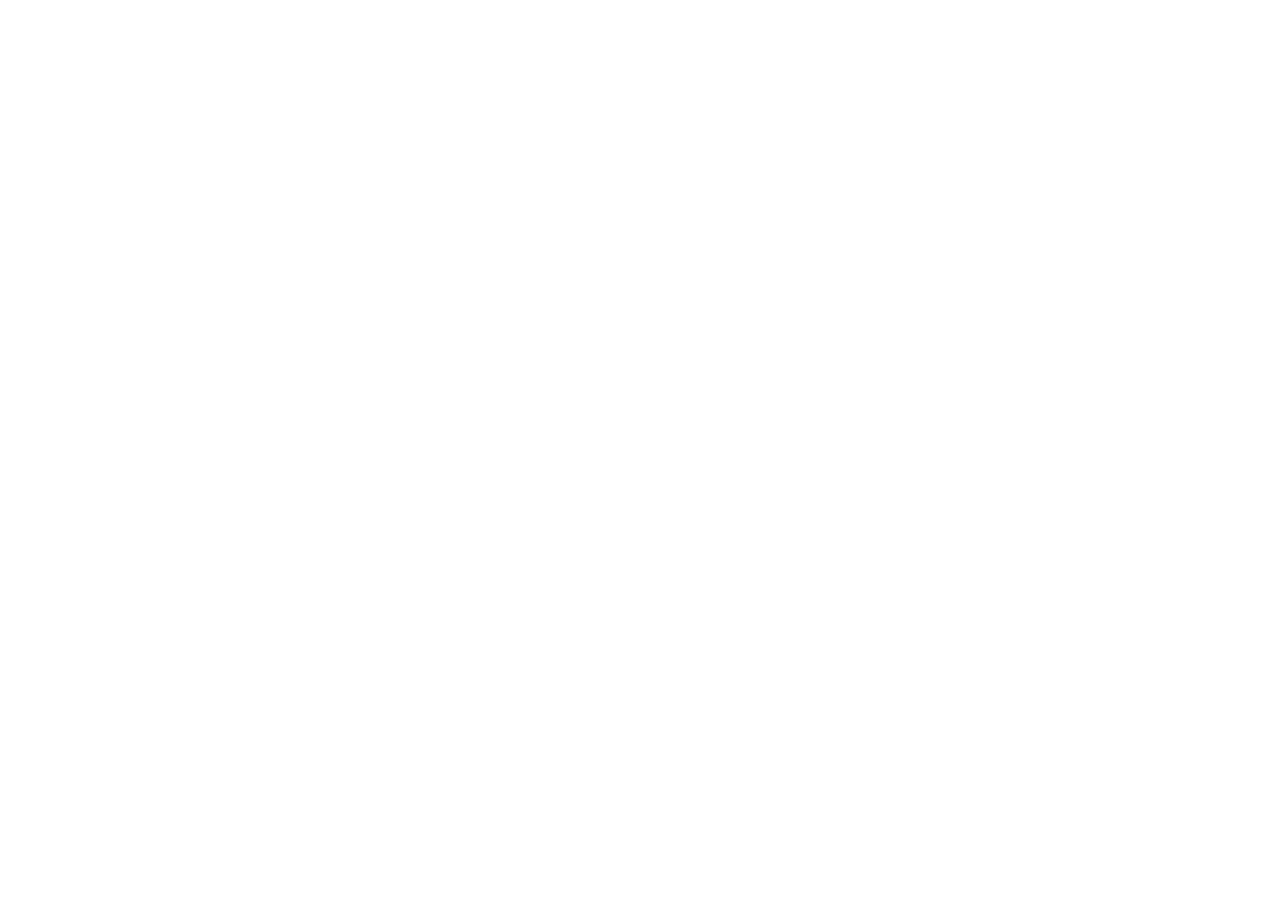
==== index.html @ 884deda6 "Code" ====
<!DOCTYPE html>
<html lang="en">
<head>
    <meta charset="UTF-8">
    <meta name="viewport" content="width=device-width, initial-scale=1.0">
    <title>Amazon Clone By Shubh</title>
</head>
<body>
    <nav></nav>
</body>
</html>
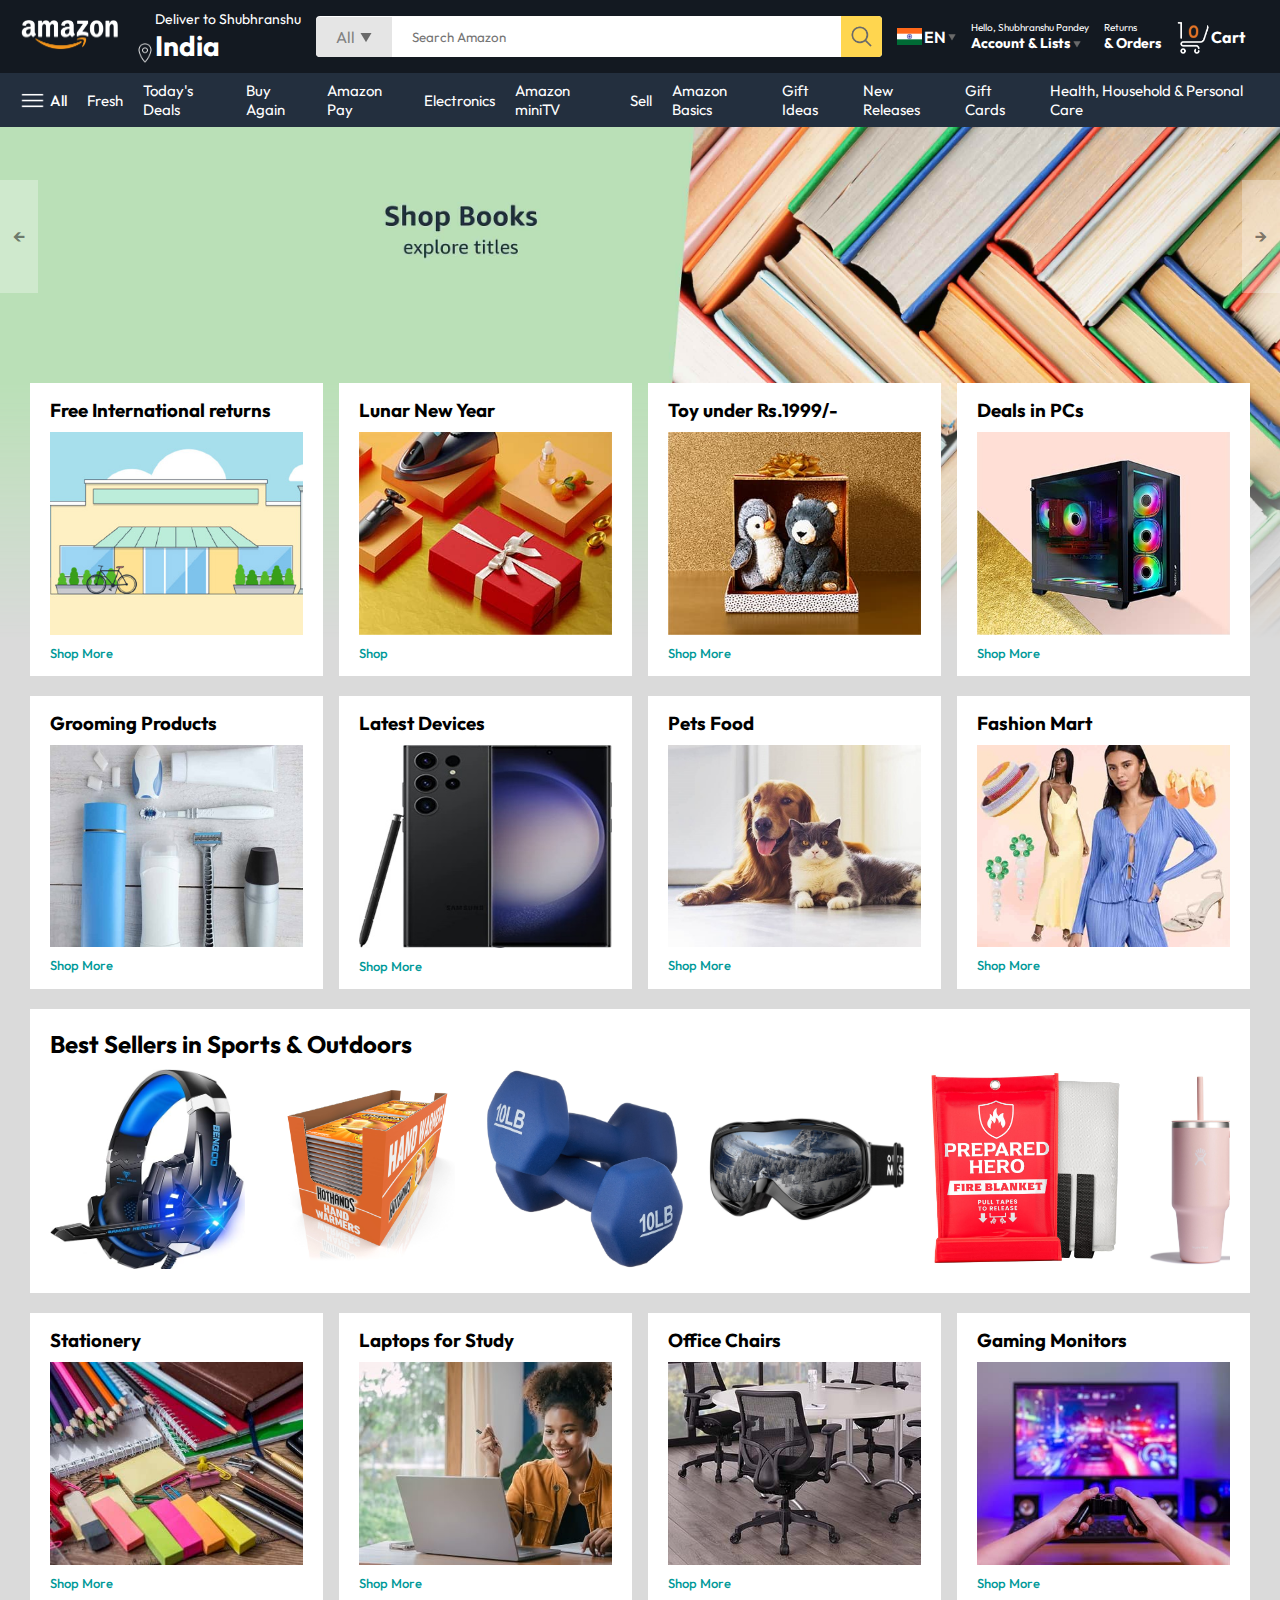
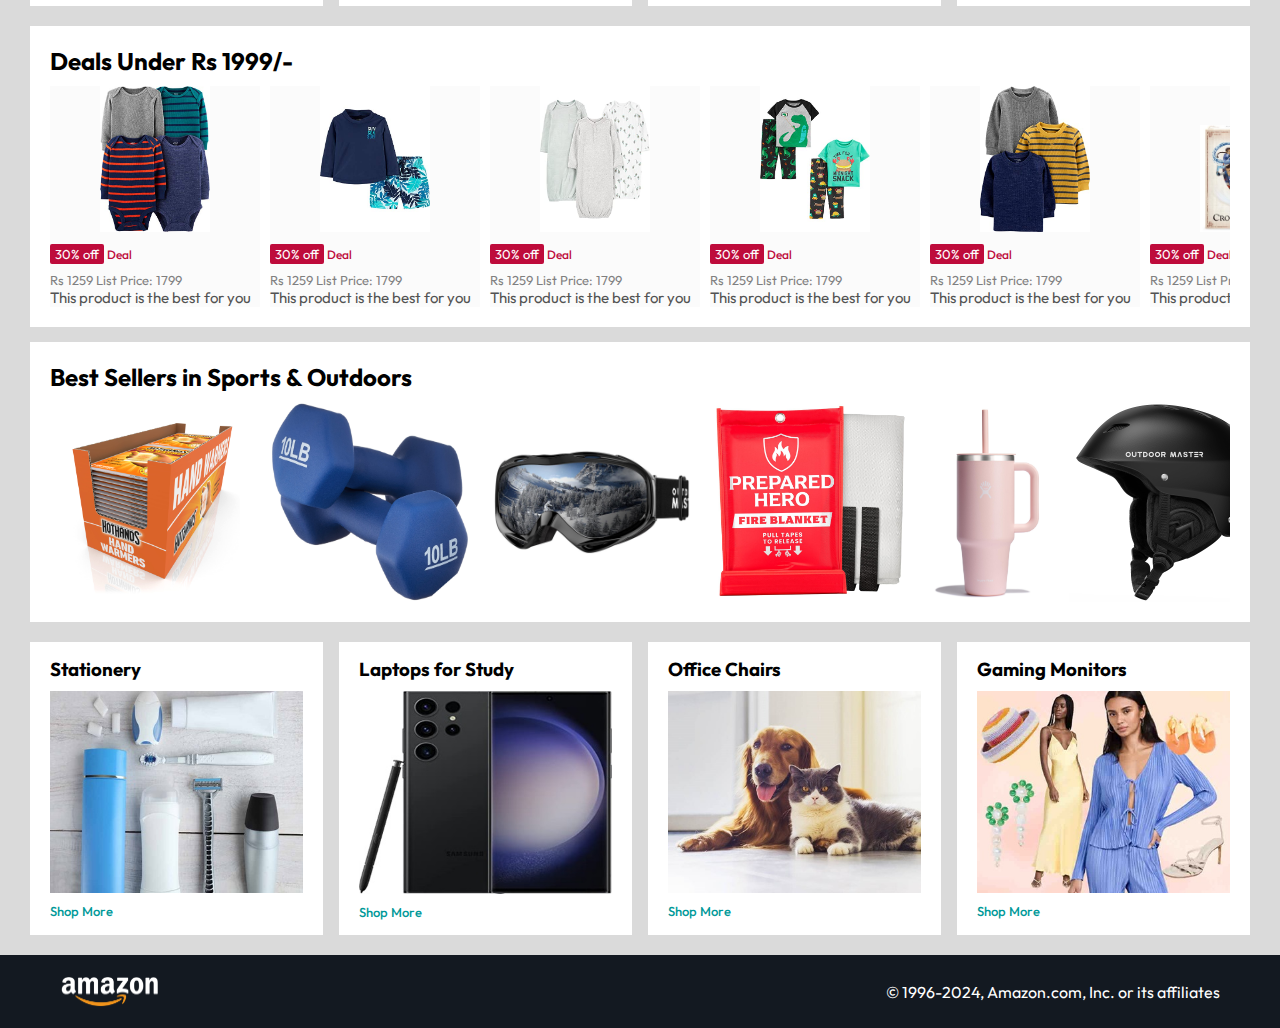
==== commit ec37db78: "Progress" ====
--- a/index.html
+++ b/index.html
@@ -4,8 +4,328 @@
     <meta charset="UTF-8">
     <meta name="viewport" content="width=device-width, initial-scale=1.0">
     <title>Amazon Clone By Shubh</title>
+    <link rel="stylesheet" href="Style.css">
 </head>
 <body>
-    <nav></nav>
+    <nav>
+        <a href="/">
+            <img src = "./assets/amazon_logo.png" width="100">
+        </a>
+        <div class="nav-country">
+            <img src="./assets/location_icon.png" height="20" alt="">
+            <div>
+                <p>Deliver to Shubhranshu</p>
+                <h1>India</h1>
+            </div>
+        </div>
+        <div class="nav-search">
+            <div class="nav-search-category">
+                <p>All</p>
+                <img src="./assets/dropdown_icon.png"  height="12" alt="">
+            </div>
+            <input type="text" class="nav-search-input" placeholder="Search Amazon">
+            <img src="./assets/search_icon.png" class="nav-search-icon" alt="">
+        </div>
+        <div class="nav-language">
+            <img src="./assets/Indian_flag.png" width="25px">
+            <p>EN</p>
+            <img src="./assets/dropdown_icon.png" width="8px" alt="">
+        </div>
+        <div class="nav-text">
+            <p>Hello, Shubhranshu Pandey</p>
+            <h1>Account & Lists <img src="./assets/dropdown_icon.png" width="8px" alt=""></h1>
+        </div>
+        <div class="nav-text">
+            <p>Returns</p>
+            <h1>& Orders</h1>
+        </div>
+        <a href="" class="nav-cart">
+            <img src="./assets/cart_icon.png" width="35px" alt="">
+            <h4>Cart</h4>
+        </a>
+    </nav>
+<div class="nav-bottom">
+    <div>
+        <img src="./assets/menu_icon.png" width="25px" alt="">
+        <p>All</p>
+    </div>
+    <p>Fresh</p>
+    <p>Today's Deals</p>
+    <p>Buy Again</p>
+    <p>Amazon Pay</p>
+    <p>Electronics</p>
+    <p>Amazon miniTV</p>
+    <p>Sell</p>
+    <p>Amazon Basics</p>
+    <p>Gift Ideas</p>
+    <p>New Releases</p>
+    <p>Gift Cards</p>
+    <p>Health, Household & Personal Care</p>
+</div>
+
+<div class="header-slider">
+    <a href="#" class="control_prev">&#8592</a>
+    <a href="#" class="control_next">&#8594</a>
+    <ul>
+        <img src="./assets/header1.jpg" class="header-img" alt="">
+        <img src="./assets/header2.jpg" class="header-img" alt="">
+        <img src="./assets/header3.jpg" class="header-img" alt="">
+        <img src="./assets/header4.jpg" class="header-img" alt="">
+        <img src="./assets/header5.jpg" class="header-img" alt="">
+        <img src="./assets/header6.jpg" class="header-img" alt="">
+    </ul>
+</div>
+
+<div class="box-row header-box">
+    <div class="box-col">
+        <h3>Free International returns</h3>
+        <img src="./assets/box1-1.jpg" alt="">
+        <a href="/">Shop More</a>
+    </div>
+    <div class="box-col">
+        <h3>Lunar New Year</h3>
+        <img src="./assets/box1-2.jpg" alt="">
+        <a href="/">Shop </a>
+    </div>
+    <div class="box-col">
+        <h3>Toy under Rs.1999/-</h3>
+        <img src="./assets/box1-3.jpg" alt="">
+        <a href="/">Shop More</a>
+    </div>
+    <div class="box-col">
+        <h3>Deals in PCs</h3>
+        <img src="./assets/box1-4.jpg" alt="">
+        <a href="/">Shop More</a>
+    </div>
+</div>
+
+<div class="box-row">
+    <div class="box-col">
+        <h3>Grooming Products</h3>
+        <img src="./assets/box2-1.jpg" alt="">
+        <a href="/">Shop More</a>
+    </div>
+    <div class="box-col">
+        <h3>Latest Devices</h3>
+        <img src="./assets/box2-2.jpg" alt="">
+        <a href="/">Shop More</a>
+    </div>
+    <div class="box-col">
+        <h3>Pets Food</h3>
+        <img src="./assets/box2-3.jpg" alt="">
+        <a href="/">Shop More</a>
+    </div>
+    <div class="box-col">
+        <h3>Fashion Mart</h3>
+        <img src="./assets/box2-4.jpg" alt="">
+        <a href="/">Shop More</a>
+    </div>
+</div>
+
+<div class="products-slider">
+    <h2>Best Sellers in Sports & Outdoors</h2>
+    <div class="products">
+        <a href="/product.html">
+        <img src="./assets/product_img.jpg" alt="">
+        </a>
+        <img src="./assets/product1-1.jpg" alt="">
+        <img src="./assets/product1-2.jpg" alt="">
+        <img src="./assets/product1-3.jpg" alt="">
+        <img src="./assets/product1-4.jpg" alt="">
+        <img src="./assets/product1-5.jpg" alt="">
+        <img src="./assets/product1-6.jpg" alt="">
+        <img src="./assets/product1-7.jpg" alt="">
+        <img src="./assets/product1-8.jpg" alt="">
+        <img src="./assets/product1-9.jpg" alt="">
+        <img src="./assets/product1-10.jpg" alt="">
+    </div>
+</div>
+
+<div class="box-row">
+    <div class="box-col">
+        <h3>Stationery</h3>
+        <img src="./assets/box3-1.jpg" alt="">
+        <a href="/">Shop More</a>
+    </div>
+    <div class="box-col">
+        <h3>Laptops for Study</h3>
+        <img src="./assets/box3-2.jpg" alt="">
+        <a href="/">Shop More</a>
+    </div>
+    <div class="box-col">
+        <h3>Office Chairs</h3>
+        <img src="./assets/box3-3.jpg" alt="">
+        <a href="/">Shop More</a>
+    </div>
+    <div class="box-col">
+        <h3>Gaming Monitors</h3>
+        <img src="./assets/box3-4.jpg" alt="">
+        <a href="/">Shop More</a>
+    </div>
+</div>
+
+<div class="products-slider-with-price">
+    <h2>Deals Under Rs 1999/-</h2>
+    <div class="products">
+        <div class="product-card">
+            <div class="product-img-container">
+                <img src="./assets/product2-1.jpg" alt="">
+            </div>
+            <div class="product-offer">
+                <p>30% off</p> <span>Deal</span>
+            </div>
+            <p class="product-price">Rs <span>1259</span> List Price: 1799</p>
+            <h4>This product is the best for you</h4>
+        </div>
+        <div class="product-card">
+            <div class="product-img-container">
+                <img src="./assets/product2-2.jpg" alt="">
+            </div>
+            <div class="product-offer">
+                <p>30% off</p> <span>Deal</span>
+            </div>
+            <p class="product-price">Rs <span>1259</span> List Price: 1799</p>
+            <h4>This product is the best for you</h4>
+        </div>
+        <div class="product-card">
+            <div class="product-img-container">
+                <img src="./assets/product2-3.jpg" alt="">
+            </div>
+            <div class="product-offer">
+                <p>30% off</p> <span>Deal</span>
+            </div>
+            <p class="product-price">Rs <span>1259</span> List Price: 1799</p>
+            <h4>This product is the best for you</h4>
+        </div>
+        <div class="product-card">
+            <div class="product-img-container">
+                <img src="./assets/product2-4.jpg" alt="">
+            </div>
+            <div class="product-offer">
+                <p>30% off</p> <span>Deal</span>
+            </div>
+            <p class="product-price">Rs <span>1259</span> List Price: 1799</p>
+            <h4>This product is the best for you</h4>
+        </div>
+        <div class="product-card">
+            <div class="product-img-container">
+                <img src="./assets/product2-5.jpg" alt="">
+            </div>
+            <div class="product-offer">
+                <p>30% off</p> <span>Deal</span>
+            </div>
+            <p class="product-price">Rs <span>1259</span> List Price: 1799</p>
+            <h4>This product is the best for you</h4>
+        </div>
+        <div class="product-card">
+            <div class="product-img-container">
+                <img src="./assets/product2-6.jpg" alt="">
+            </div>
+            <div class="product-offer">
+                <p>30% off</p> <span>Deal</span>
+            </div>
+            <p class="product-price">Rs <span>1259</span> List Price: 1799</p>
+            <h4>This product is the best for you</h4>
+        </div>
+        <div class="product-card">
+            <div class="product-img-container">
+                <img src="./assets/product2-7.jpg" alt="">
+            </div>
+            <div class="product-offer">
+                <p>30% off</p> <span>Deal</span>
+            </div>
+            <p class="product-price">Rs <span>1259</span> List Price: 1799</p>
+            <h4>This product is the best for you</h4>
+        </div>
+        <div class="product-card">
+            <div class="product-img-container">
+                <img src="./assets/product2-8.jpg" alt="">
+            </div>
+            <div class="product-offer">
+                <p>30% off</p> <span>Deal</span>
+            </div>
+            <p class="product-price">Rs <span>1259</span> List Price: 1799</p>
+            <h4>This product is the best for you</h4>
+        </div>
+        <div class="product-card">
+            <div class="product-img-container">
+                <img src="./assets/product2-9.jpg" alt="">
+            </div>
+            <div class="product-offer">
+                <p>30% off</p> <span>Deal</span>
+            </div>
+            <p class="product-price">Rs <span>1259</span> List Price: 1799</p>
+            <h4>This product is the best for you</h4>
+        </div>
+        <div class="product-card">
+            <div class="product-img-container">
+                <img src="./assets/product2-10.jpg" alt="">
+            </div>
+            <div class="product-offer">
+                <p>30% off</p> <span>Deal</span>
+            </div>
+            <p class="product-price">Rs <span>1259</span> List Price: 1799</p>
+            <h4>This product is the best for you</h4>
+        </div>
+        <div class="product-card">
+            <div class="product-img-container">
+                <img src="./assets/product2-11.jpg" alt="">
+            </div>
+            <div class="product-offer">
+                <p>30% off</p> <span>Deal</span>
+            </div>
+            <p class="product-price">Rs <span>1259</span> List Price: 1799</p>
+            <h4>This product is the best for you</h4>
+        </div>
+    </div>
+</div>
+
+<div class="products-slider">
+    <h2>Best Sellers in Sports & Outdoors</h2>
+    <div class="products">
+        <img src="./assets/product1-1.jpg" alt="">
+        <img src="./assets/product1-2.jpg" alt="">
+        <img src="./assets/product1-3.jpg" alt="">
+        <img src="./assets/product1-4.jpg" alt="">
+        <img src="./assets/product1-5.jpg" alt="">
+        <img src="./assets/product1-6.jpg" alt="">
+        <img src="./assets/product1-7.jpg" alt="">
+        <img src="./assets/product1-8.jpg" alt="">
+        <img src="./assets/product1-9.jpg" alt="">
+        <img src="./assets/product1-10.jpg" alt="">
+    </div>
+</div>
+
+
+<div class="box-row">
+    <div class="box-col">
+        <h3>Stationery</h3>
+        <img src="./assets/box2-1.jpg" alt="">
+        <a href="/">Shop More</a>
+    </div>
+    <div class="box-col">
+        <h3>Laptops for Study</h3>
+        <img src="./assets/box2-2.jpg" alt="">
+        <a href="/">Shop More</a>
+    </div>
+    <div class="box-col">
+        <h3>Office Chairs</h3>
+        <img src="./assets/box2-3.jpg" alt="">
+        <a href="/">Shop More</a>
+    </div>
+    <div class="box-col">
+        <h3>Gaming Monitors</h3>
+        <img src="./assets/box2-4.jpg" alt="">
+        <a href="/">Shop More</a>
+    </div>
+</div>
+
+
+<footer>
+    <img src="./assets/amazon_logo.png" width="100" alt="">
+    <p>© 1996-2024, Amazon.com, Inc. or its affiliates</p>
+</footer>
+
+<script src="script.js"></script>      
 </body>
 </html>--- a/Style.css
+++ b/Style.css
@@ -0,0 +1,225 @@
+@import url('https://fonts.googleapis.com/css2?family=Outfit:wght@100..900&display=swap');
+
+*{
+    padding: 0;
+    margin: 0;
+    box-sizing: border-box;
+    font-family: Outfit;
+}
+body{
+    background: #dadada;
+}
+a{
+    text-decoration: none;
+    color: inherit;
+}
+nav{
+    display: flex;
+    align-items: center;
+    justify-content: space-between;
+    background: #131921;
+    padding: 10px 20px;
+    color: #fff;
+}
+.nav-country{
+    display: flex;
+    align-items: end;
+    margin-left: 15px;
+    font-size: 13px;
+    color: #c4c4c4;
+
+}
+.nav-country{
+    color:#fff;
+    font-size: 14px;
+}
+.nav-search{
+    flex: 1;
+    display: flex;
+    align-items: center;
+    background: #fff;
+    color: grey;
+    max-width: 1000px;
+    border-radius: 4px;
+    margin-left: 15px;
+}
+.nav-search-category{
+    display: flex;
+    align-items: center;
+    padding: 10px 20px;
+    gap: 5px;
+    background: #e5e5e5;
+    border-radius: 4px 0 0 4px;
+}
+.nav-search-input{
+    border: none;
+    outline: none;
+    padding-left: 20px;
+    width: 100%;
+}
+.nav-search-icon{
+    max-width: 41px;
+    padding: 8px;
+    background: #ffd64f;
+    border-radius: 0 4px 4px 0;
+}
+.nav-language{
+    display: flex;
+    align-items: center;
+    gap: 2px;
+    font-weight: 600;
+    margin-left: 15px;
+}
+.nav-text{
+    margin-left: 15px;
+}
+.nav-text p{
+    font-size: 10px;
+}
+.nav-text h1{
+    font-size: 14px;
+}
+.nav-cart{
+    display: flex;
+    align-items: center;
+    margin: 0px 15px;
+}
+.nav-bottom{
+    display: flex;
+    align-items: center;
+    gap: 20px;
+    padding: 8px 20px;
+    background: #232F3E;
+    color: #fff;
+    font-size: 15px;
+}
+.nav-bottom div{
+    display: flex;
+    align-items: center;
+    gap: 5px;
+    font-weight: 500;
+}
+.header-slider ul{
+    display: flex;
+    overflow-y: hidden;
+}
+.header-img{
+    max-width: 100%;
+    mask-image: linear-gradient(to bottom, #000000 50%, transparent 100%);
+}
+.header-slider a{
+    position: absolute;
+    top: 20%;
+    z-index: 1;
+    padding: 5vh 1vw;
+    background: #ffffff4f;
+    color: #0000007b;
+    text-decoration: none;
+    font-weight: 600;
+    font-size: 18px;
+    cursor: pointer;
+}
+.control_next{
+    right: 0;
+}
+.box-row{
+    display: flex;
+    flex-wrap: wrap;
+    row-gap: 20px;
+    justify-content: space-between;
+    margin: 20px 30px;
+}
+.box-col{
+    display: flex;
+    flex-direction: column;
+    gap: 10px;
+    padding: 15px 20px;
+    background: #fff;
+    max-width: 24%;
+    min-width: 200px;
+    z-index: 1;
+}
+.box-col a{
+    font-size: 13px;
+    color: #009999;
+    font-weight: 500;
+}
+.header-box{
+    margin-top: -20vw;
+}
+.products-slider{
+    background: #fff;
+    margin: 0 30px;
+    padding: 20px;
+    margin-bottom: 15px;
+}
+.products-slider .products{
+    display: flex;
+    overflow-x: auto;
+    gap: 20px;
+    margin-top: 10px;
+}
+.products-slider .products img{
+    max-width: 200px;
+    max-height: 200px;
+}
+.products-slider .products::-webkit-scrollbar{
+    display: none;
+}
+.products-slider-with-price{
+    background: #fff;
+    margin: 0 30px;
+    padding: 20px;
+    margin-bottom: 15px;
+}
+.products-slider-with-price .products{
+    display: flex;
+    overflow-x: auto;
+    gap: 10px;
+    margin-top: 10px;
+}
+.products-slider-with-price .products::-webkit-scrollbar{
+    display: none;
+}
+.product-card{
+    display: flex;
+    flex-direction: column;
+    justify-content: end;
+    min-width: 210px;
+    background: #fbfbfb;
+}
+.product-card img{
+    width: 110px;
+    margin: 0 50px;
+}
+.product-offer p{
+    background: #be0b3b;
+    color: #fff;
+    display: inline-block;
+    padding: 2px 5px;
+    border-radius: 2px;
+    margin: 8px 0;
+    font-size: 13px;
+}
+.product-offer span{
+    color: #be0b3b;
+    font-weight: 500;
+    font-size: 12px;
+}
+.product-price{
+    color: grey;
+    font-size: 13px;
+}
+.product-card h4{
+    color: #525252;
+    font-size: 15px;
+    font-weight: 400;
+}
+footer{
+    display: flex;
+    justify-content: space-between;
+    align-items: center;
+    color: #fff;
+    background: #131921;
+    padding: 20px 60px;
+}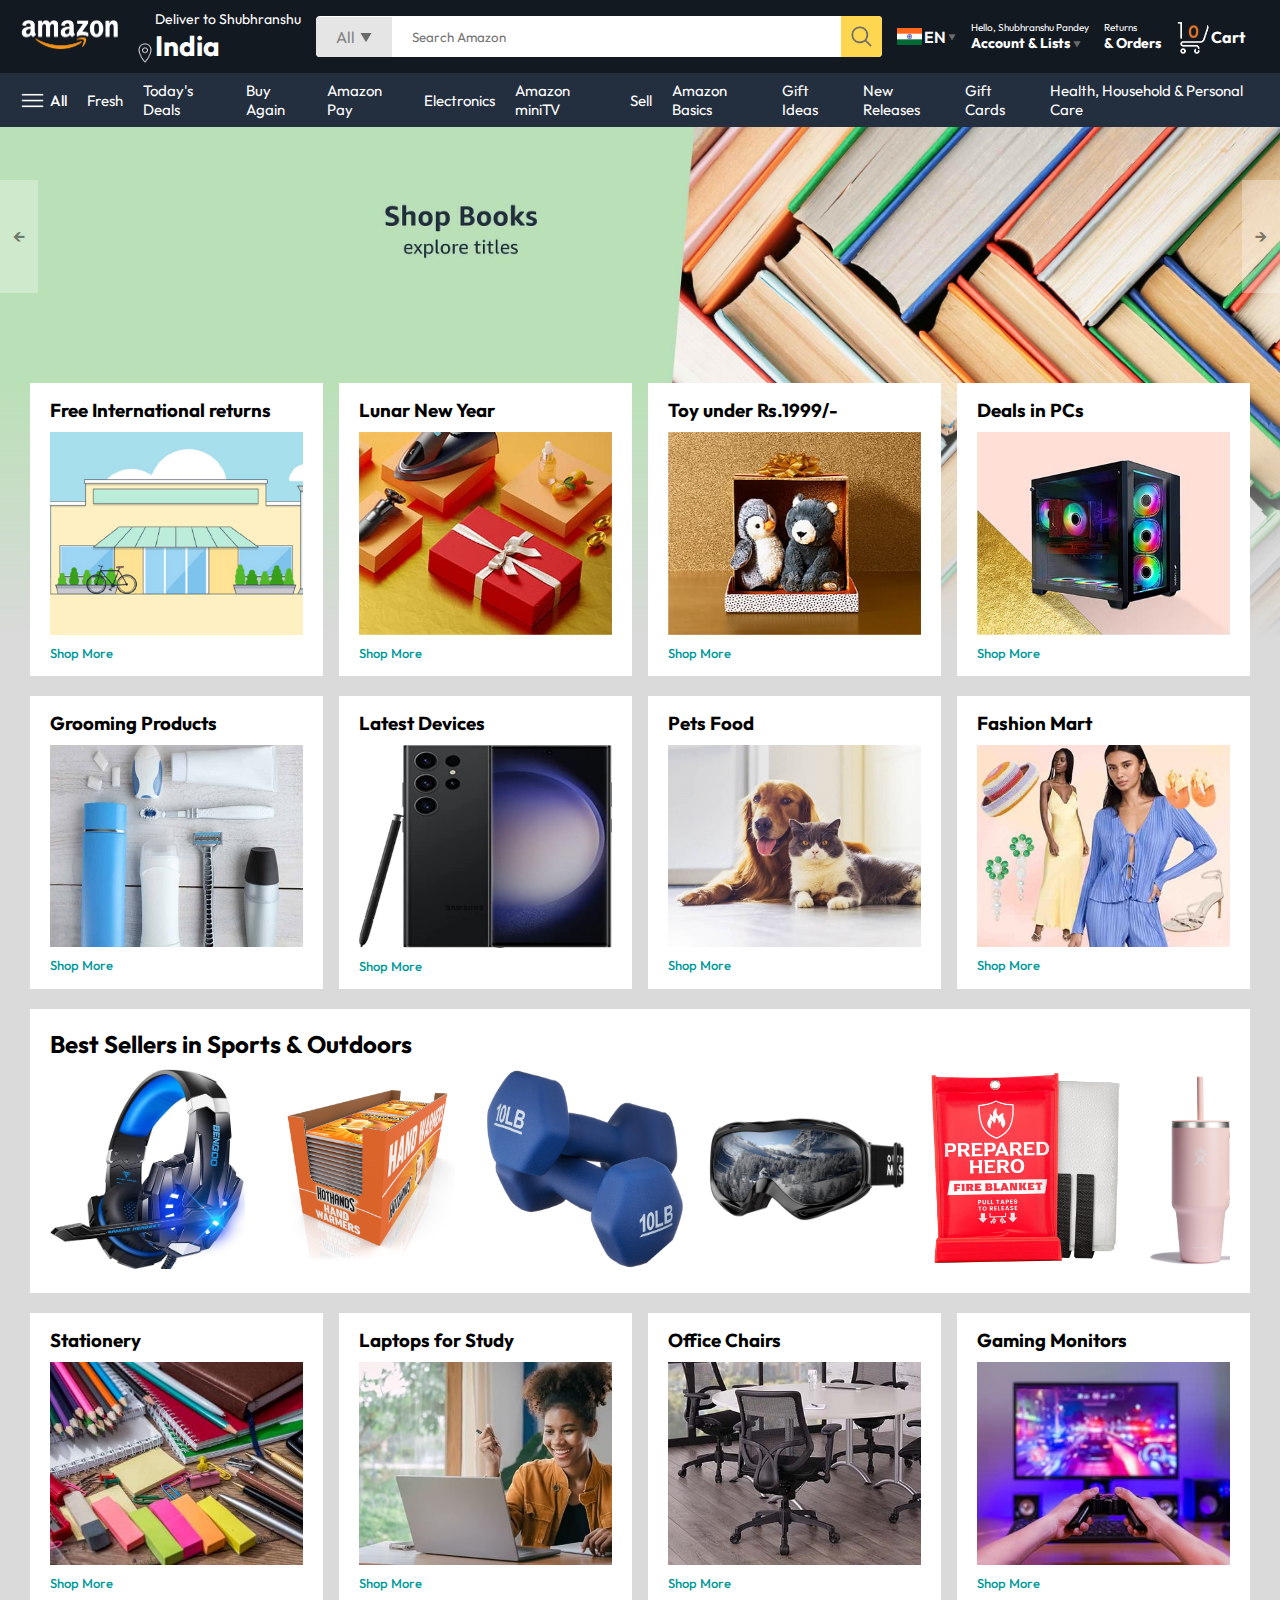
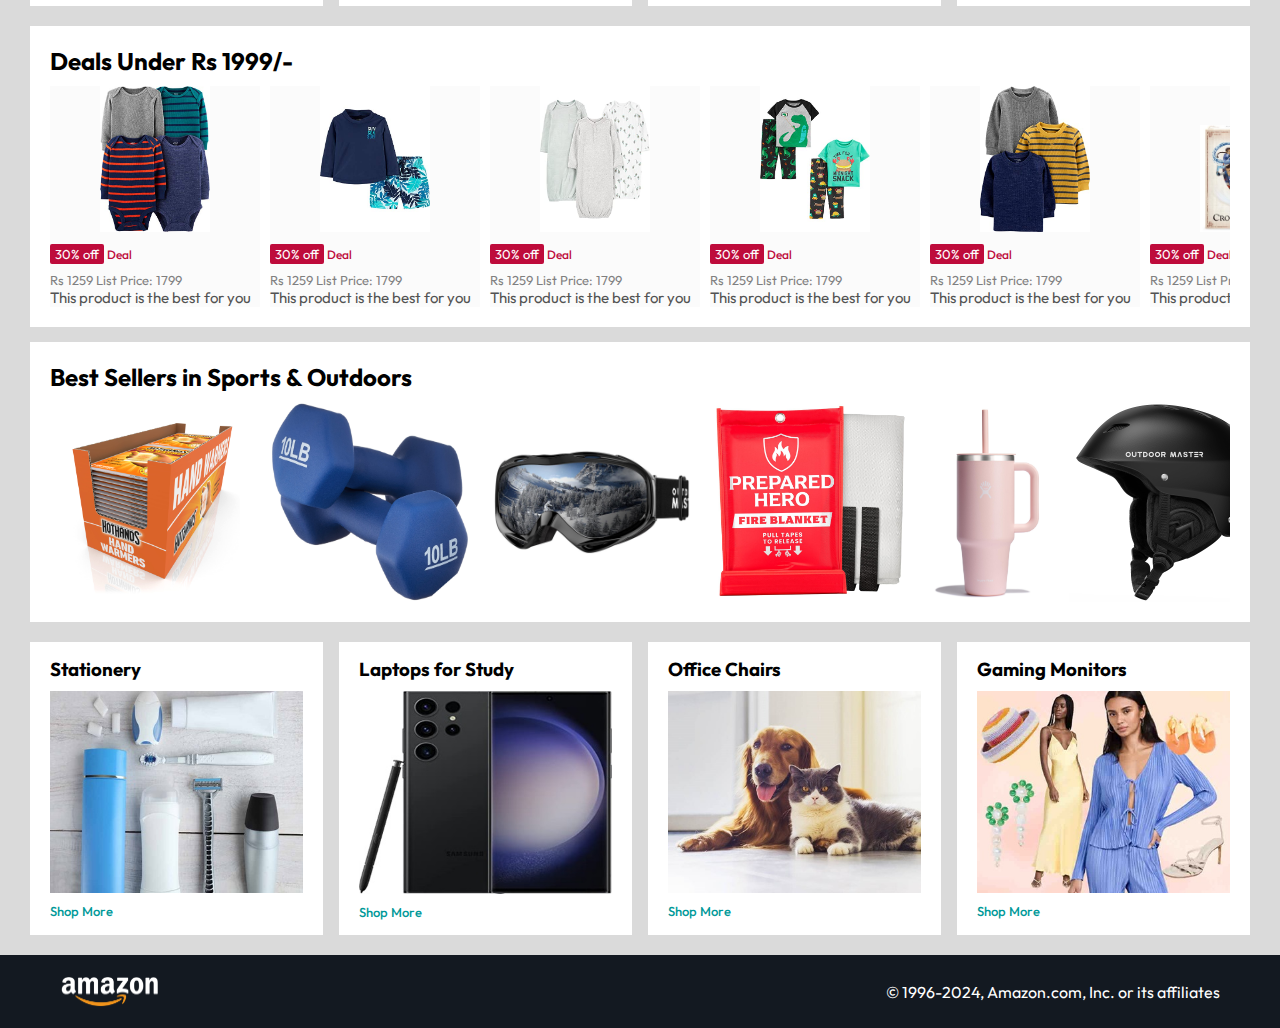
==== commit e13ee853: "Progress" ====
--- a/index.html
+++ b/index.html
@@ -8,7 +8,7 @@
 </head>
 <body>
     <nav>
-        <a href="/">
+        <a href="index.html">
             <img src = "./assets/amazon_logo.png" width="100">
         </a>
         <div class="nav-country">
@@ -85,7 +85,7 @@
     <div class="box-col">
         <h3>Lunar New Year</h3>
         <img src="./assets/box1-2.jpg" alt="">
-        <a href="/">Shop </a>
+        <a href="/">Shop More</a>
     </div>
     <div class="box-col">
         <h3>Toy under Rs.1999/-</h3>
@@ -125,7 +125,7 @@
 <div class="products-slider">
     <h2>Best Sellers in Sports & Outdoors</h2>
     <div class="products">
-        <a href="/product.html">
+        <a href="product.html">
         <img src="./assets/product_img.jpg" alt="">
         </a>
         <img src="./assets/product1-1.jpg" alt="">
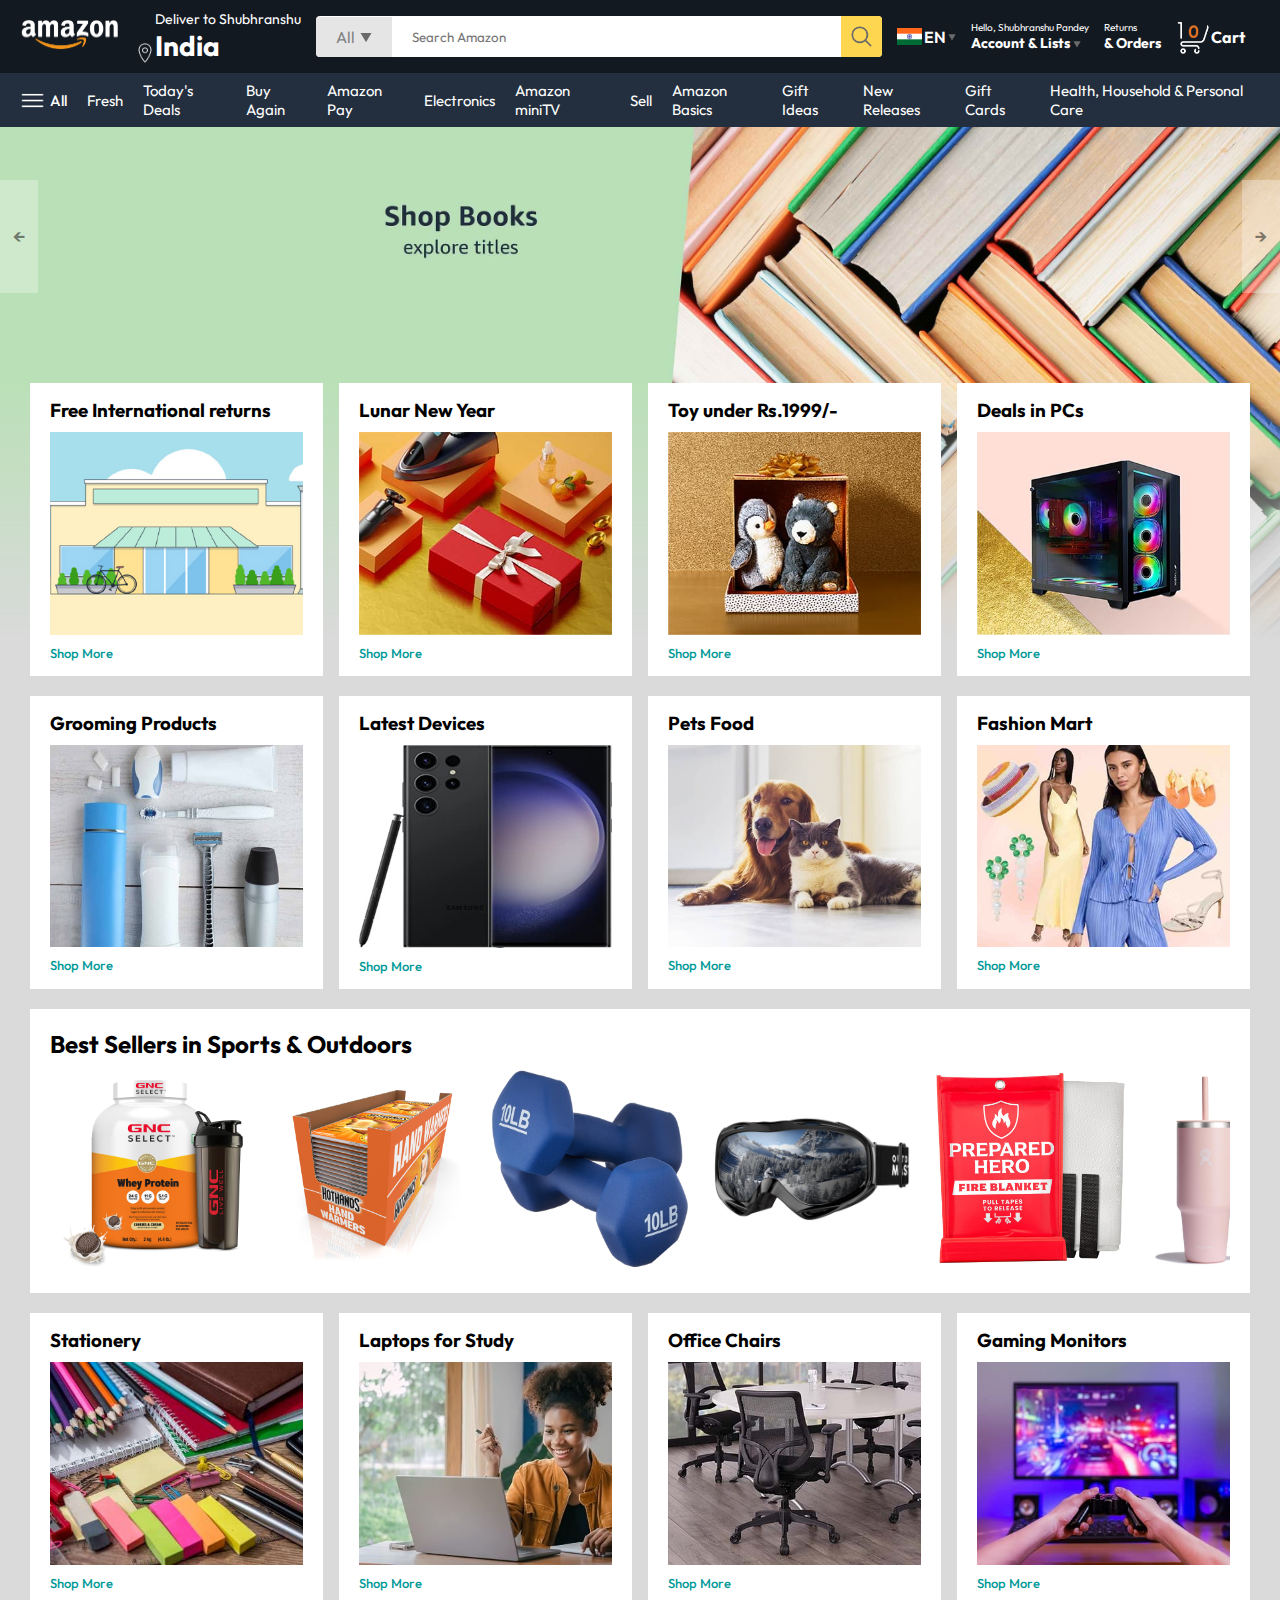
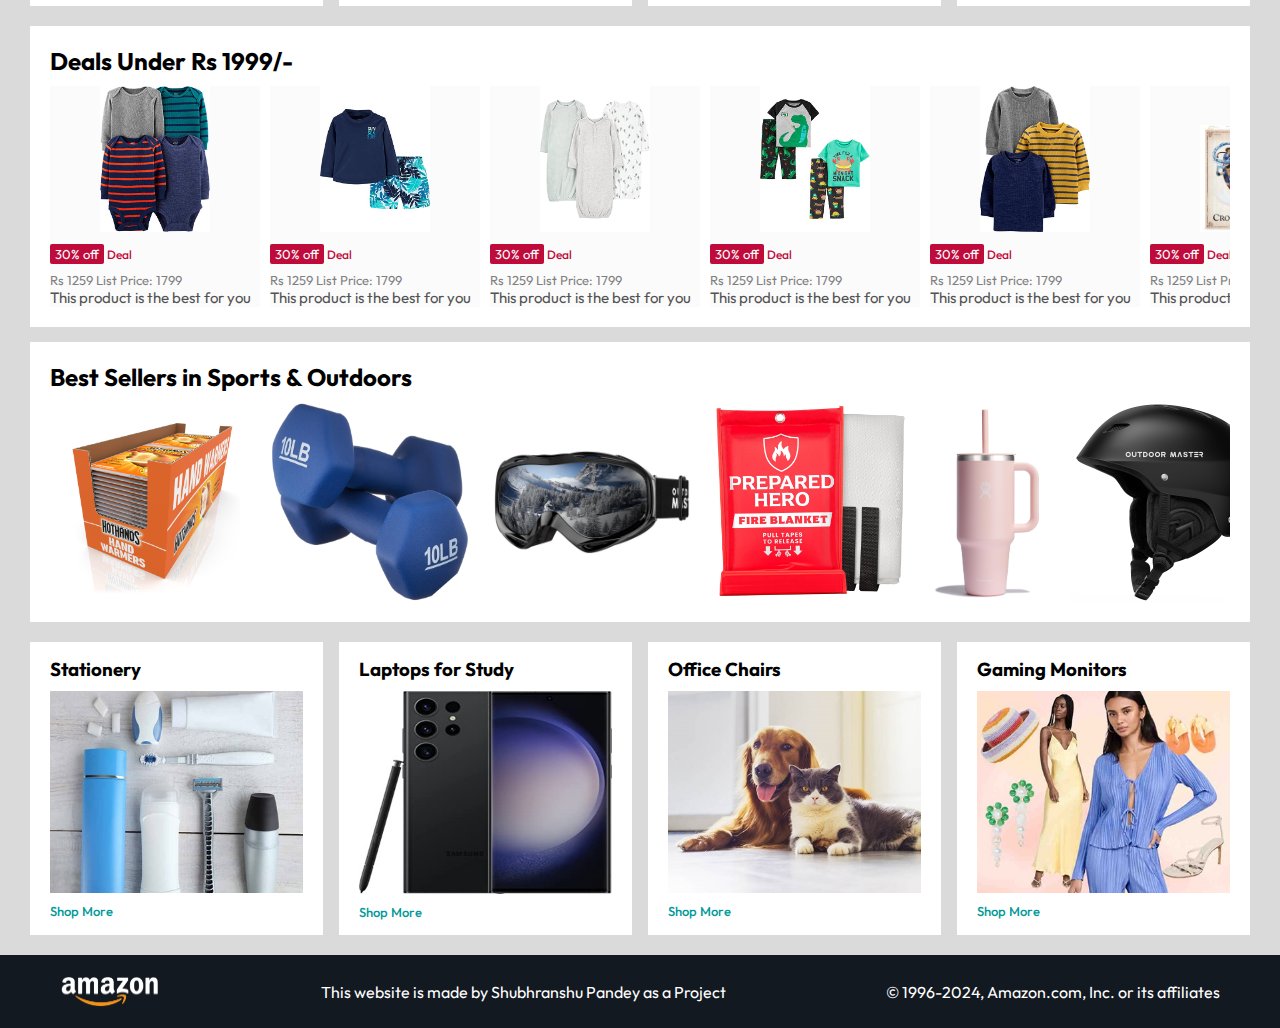
==== commit 066966ab: "Progress" ====
--- a/index.html
+++ b/index.html
@@ -323,6 +323,7 @@
 
 <footer>
     <img src="./assets/amazon_logo.png" width="100" alt="">
+    <p> This website is made by Shubhranshu Pandey as a Project</p>
     <p>© 1996-2024, Amazon.com, Inc. or its affiliates</p>
 </footer>
 
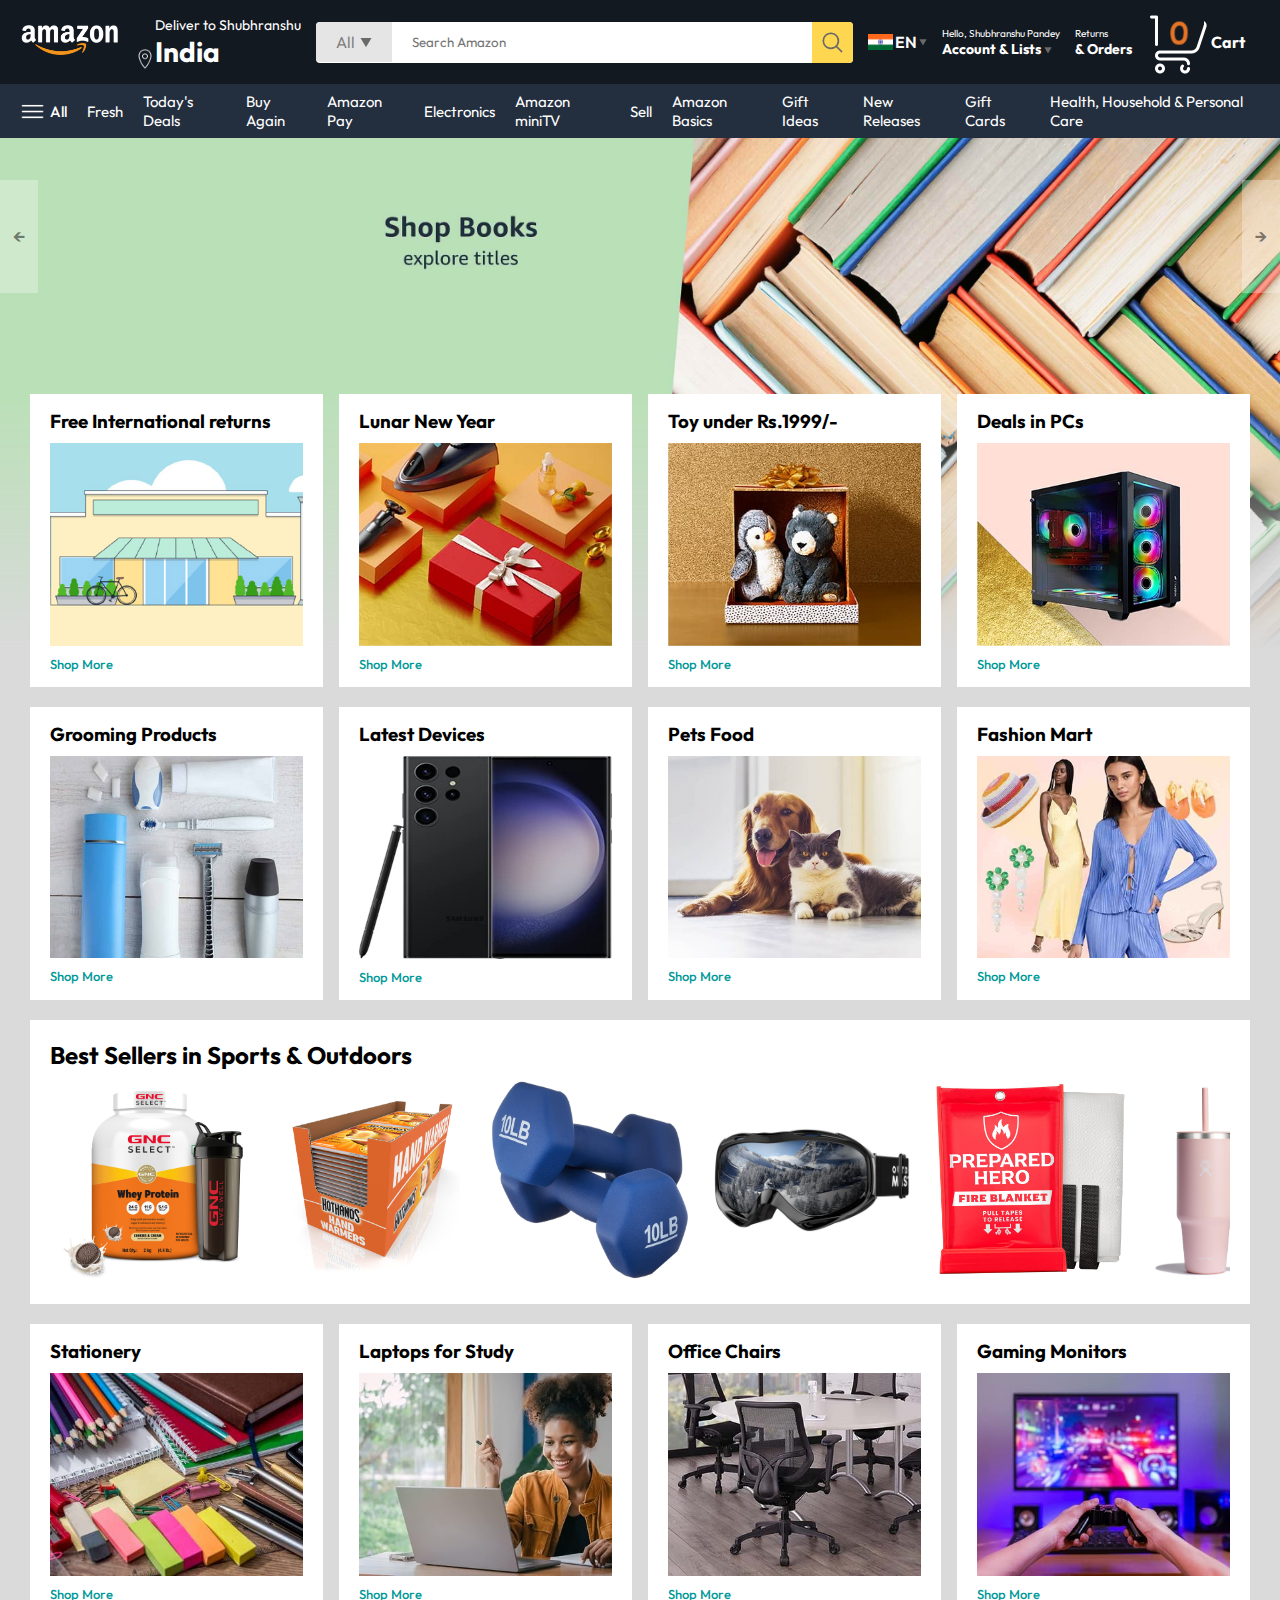
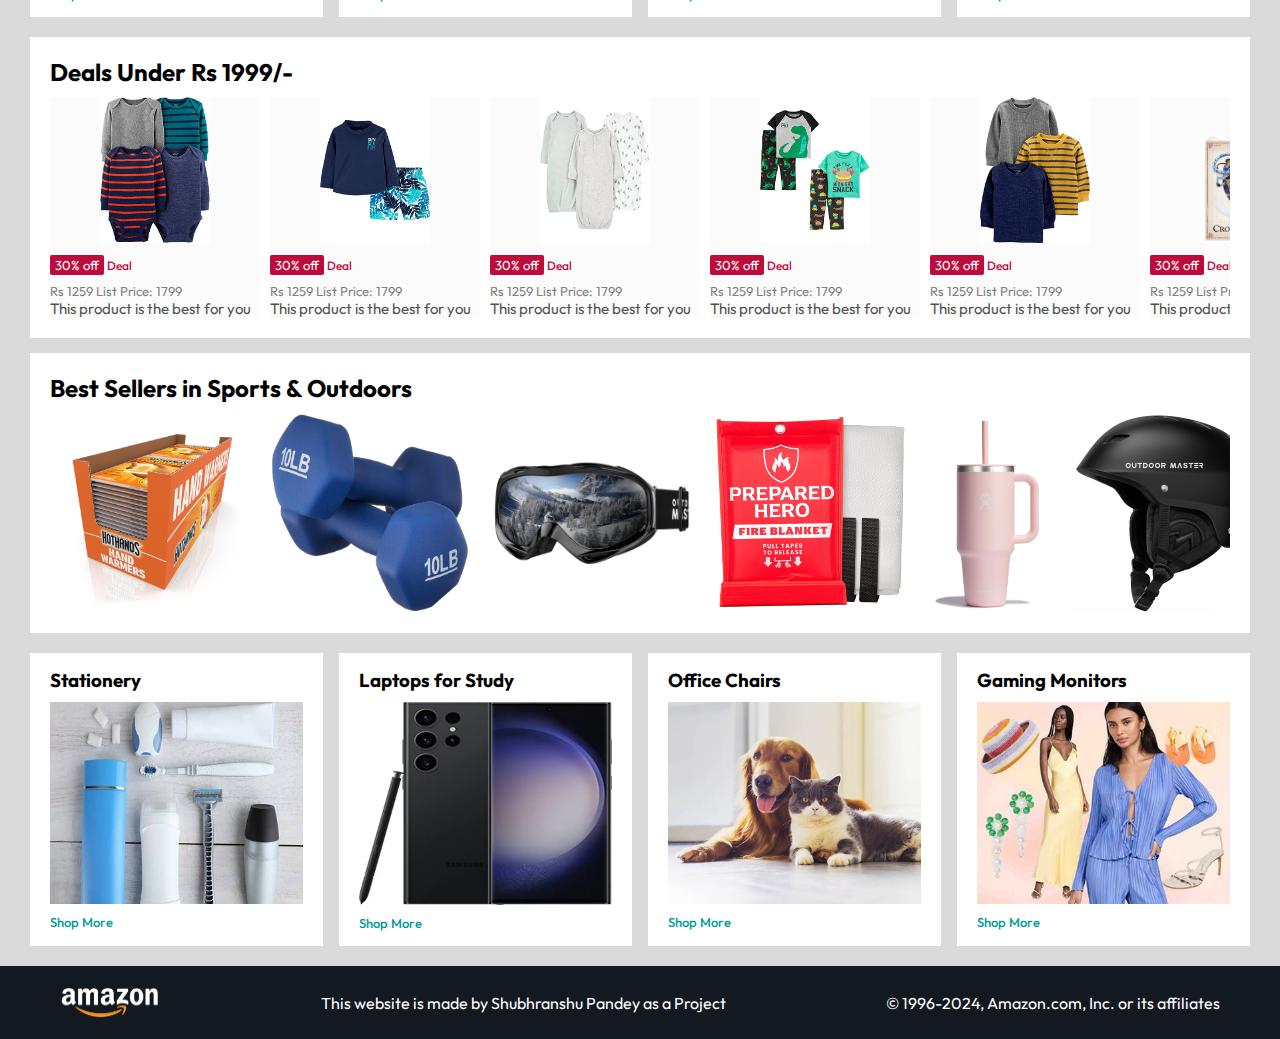
==== commit 18333869: "progress" ====
--- a/index.html
+++ b/index.html
@@ -32,15 +32,18 @@
             <img src="./assets/dropdown_icon.png" width="8px" alt="">
         </div>
         <div class="nav-text">
-            <p>Hello, Shubhranshu Pandey</p>
+            <p><a href="signin.html">Hello, Shubhranshu Pandey</a></p>
             <h1>Account & Lists <img src="./assets/dropdown_icon.png" width="8px" alt=""></h1>
         </div>
         <div class="nav-text">
             <p>Returns</p>
             <h1>& Orders</h1>
         </div>
-        <a href="" class="nav-cart">
-            <img src="./assets/cart_icon.png" width="35px" alt="">
+        <a href="signin.html" class="mobile-user-icon" style="display: none;">
+            <img src="./assets/user.png" alt="" width="8px">
+        </a>
+        <a href="cart.html" class="nav-cart">
+            <img src="./assets/cart_icon.png" alt="">
             <h4>Cart</h4>
         </a>
     </nav>
--- a/Style.css
+++ b/Style.css
@@ -222,4 +222,70 @@
     color: #fff;
     background: #131921;
     padding: 20px 60px;
+}
+
+
+/* ----- media query -----  */
+@media only screen and (max-width: 900px){
+    nav{
+        flex-wrap: wrap;
+    }
+    .nav-search{
+        order: 7;
+        margin: 15px 0 5px;
+        min-width: 300px;
+    }
+    .box-col{
+        max-width: 48%;
+    }
+}
+@media only screen and (max-width: 600px){
+    .nav-country{
+        display: none;
+    }
+    .nav-language{
+        display: none;
+    }
+    .nav-text{
+        display: none;
+    }
+    .nav-bottom{
+        font-size: 13px;
+        gap: 10px;
+        overflow-x: scroll;
+    }
+    .nav-bottom::-webkit-scrollbar{
+        display: none;
+    }
+    .nav-bottom p{
+        text-wrap: nowrap;
+    }
+    .mobile-user-icon{
+        display: flex !important;
+        flex: 1;
+        justify-content: flex-end;
+    }
+    .mobile-user-icon img{
+        width: 25px;
+    }
+    .nav-cart h4{
+        display: none;
+    }
+    .nav-cart img{
+        width: 25px;
+    }
+    .header-slider a{
+        top: 24%;
+        padding: 2vh 2vw;
+        font-size: 15px;
+    }
+    .box-col{
+        max-width: 100%;
+        width: 100%;
+    }
+    footer{
+        justify-content: center;
+        flex-direction: column;
+        font-size: 14px;
+    }
 }